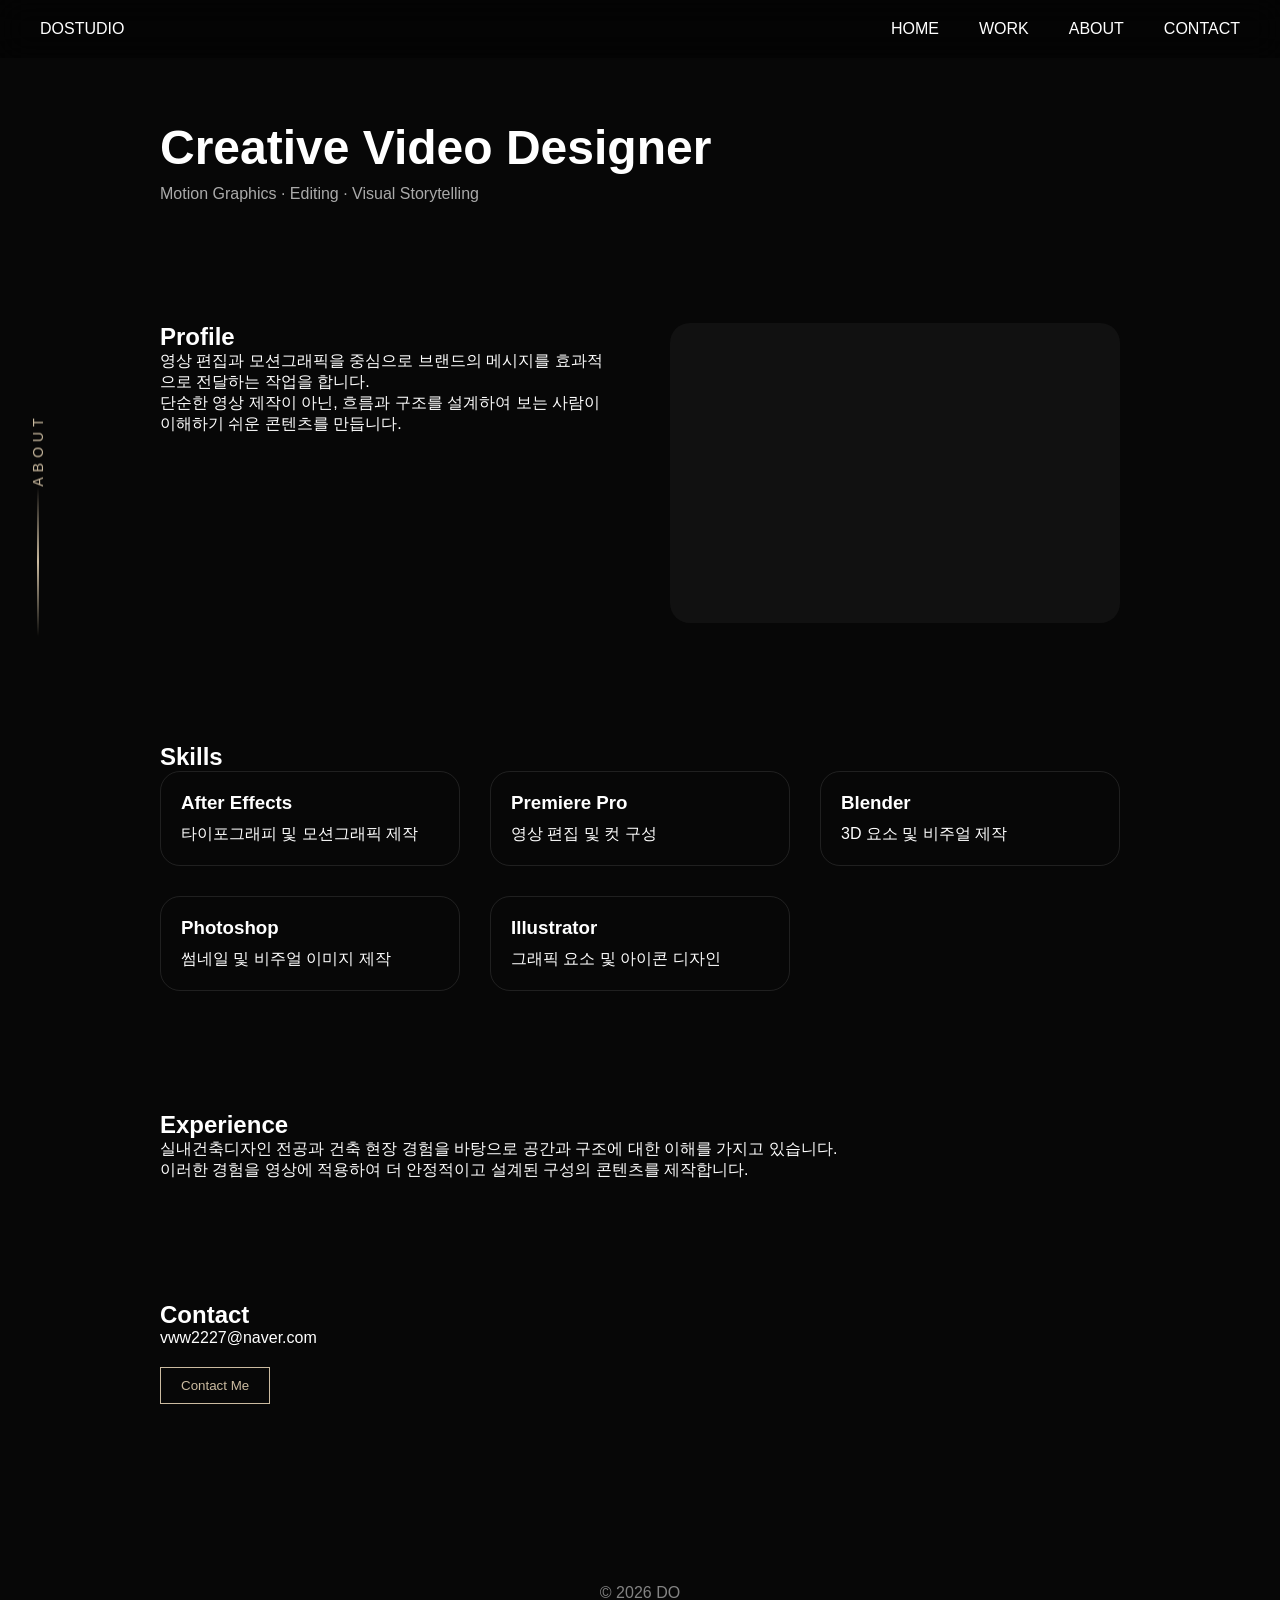
==== about.html @ c31f80f3 "모바일 수정" ====
<!DOCTYPE html>
<html lang="ko">
<head>
    <meta charset="UTF-8">
    <meta http-equiv="X-UA-Compatible" content="IE=edge">
    <meta name="viewport" content="width=device-width, initial-scale=1.0">
    <title>Document</title>
    <link rel="stylesheet" href="css/style.css">
    <style>
        /* ABOUT 페이지 */

.about-title{
  position:fixed;
  left:30px;
  top:50%;
  transform:translateY(-50%) rotate(180deg);
  writing-mode:vertical-rl;
  font-size:14px;
  letter-spacing:5px;
  color:#cbbba0; /* 베이지 포인트 */
}
.about-title::after{
    content:"";
  position:absolute;
  left:50%;
  top:-150px;
  width:2px;
  height:150px;
  background:linear-gradient(
    to bottom,
    transparent,
    #cbbba0,
    transparent
  );
  transform:translateX(-50%);
}

/* 전체 영역 */
.about-wrap{
  max-width:1000px;
  margin:120px auto;
  padding:0 20px;
  color:#fff;
}

/* HERO */
.about-hero{
  margin-bottom:120px;
}

.about-hero h1{
  font-size:48px;
  font-weight:600;
}

.about-hero p{
  margin-top:10px;
  color:#aaa;
}

/* PROFILE */
.about-profile{
  display:flex;
  gap:60px;
  margin-bottom:120px;
}

.about-profile .left{
  flex:1;
}

.about-profile .right{
  flex:1;
}

.profile-img{
  width:100%;
  height:300px;
  background:#111;
  border-radius:20px;
}

/* SKILLS */
.about-skills{
  margin-bottom:120px;
}

.skills-grid{
  display:grid;
  grid-template-columns:repeat(3,1fr);
  gap:30px;
}

.skill-card{
  padding:20px;
  border:1px solid rgba(255,255,255,0.1);
  border-radius:20px;
  transition:0.3s;
}

.skill-card:hover{
  transform:translateY(-5px);
  border-color:#cbbba0;
}

.skill-card h3{
  margin-bottom:10px;
}

/* EXPERIENCE */
.about-exp{
  margin-bottom:120px;
}

/* CONTACT */
.about-contact{
  margin-bottom:120px;
}

.contact-btn{
  margin-top:20px;
  padding:10px 20px;
  background:none;
  border:1px solid #cbbba0;
  color:#cbbba0;
  cursor:pointer;
  transition:0.3s;
}

.contact-btn:hover{
  background:#cbbba0;
  color:#000;
}

.navbar a.active{
  color:#cbbba0;
}

.fade-up{
  opacity:0;
  transform:translateY(40px);
  transition:1s;
}

.fade-up.show{
  opacity:1;
  transform:translateY(0);
}

/* 딜레이 */
.delay1{ transition-delay:0.2s; }
.delay2{ transition-delay:0.4s; }
.delay3{ transition-delay:0.6s; }
.delay4{ transition-delay:0.8s; }

@media (max-width: 768px) {

}
    </style>
    <link rel="stylesheet" href="css/responsive.css">
</head>
<body>
    <header class="navbar">

        <a href="index.html" class="logo">DOSTUDIO</a>
        
        <nav>
          <ul class="nav-menu">
            <li><a href="index.html">HOME</a></li>
            <li><a href="works.html">WORK</a></li>
            <li><a href="about.html">ABOUT</a></li>
            <li><a href="contact.html">CONTACT</a></li>
          
        
          <div class="menu-toggle" id="menuToggle">
            <span></span>
            <span></span>
            <span></span>
          </div>
        </ul>
        </nav>
    </header>
        
        <!-- 세로 타이틀 -->
<div class="about-title">ABOUT</div>

<div class="about-wrap">

  <!-- HERO -->
  <section class="about-hero fade-up">
    <h1>Creative Video Designer</h1>
    <p>Motion Graphics · Editing · Visual Storytelling</p>
  </section>

  <!-- PROFILE -->
  <section class="about-profile fade-up delay1">
    <div class="left">
      <h2>Profile</h2>
      <p>
        영상 편집과 모션그래픽을 중심으로  
        브랜드의 메시지를 효과적으로 전달하는 작업을 합니다.
      </p>

      <p>
        단순한 영상 제작이 아닌, 흐름과 구조를 설계하여  
        보는 사람이 이해하기 쉬운 콘텐츠를 만듭니다.
      </p>
    </div>

    <div class="right">
      <div class="profile-img"></div>
    </div>
  </section>

  <!-- SKILLS -->
  <section class="about-skills fade-up delay2">
    <h2>Skills</h2>

    <div class="skills-grid">
      <div class="skill-card">
        <h3>After Effects</h3>
        <p>타이포그래피 및 모션그래픽 제작</p>
      </div>

      <div class="skill-card">
        <h3>Premiere Pro</h3>
        <p>영상 편집 및 컷 구성</p>
      </div>

      <div class="skill-card">
        <h3>Blender</h3>
        <p>3D 요소 및 비주얼 제작</p>
      </div>
      
      <div class="skill-card">
        <h3>Photoshop</h3>
        <p>썸네일 및 비주얼 이미지 제작</p>
      </div>
    
      <div class="skill-card">
        <h3>Illustrator</h3>
        <p>그래픽 요소 및 아이콘 디자인</p>
      </div>
    </div>
  </section>

  <!-- EXPERIENCE -->
  <section class="about-exp fade-up delay3">
    <h2>Experience</h2>
    <p>
      실내건축디자인 전공과 건축 현장 경험을 바탕으로  
      공간과 구조에 대한 이해를 가지고 있습니다.
    </p>

    <p>
      이러한 경험을 영상에 적용하여  
      더 안정적이고 설계된 구성의 콘텐츠를 제작합니다.
    </p>
  </section>

  <!-- CONTACT -->
  <section class="about-contact fade-up delay4">
    <h2>Contact</h2>
    <p>vww2227@naver.com</p>
    <button class="contact-btn">Contact Me</button>
  </section>

</div>



<script>
    const elements = document.querySelectorAll(".fade-up");

const observer = new IntersectionObserver((entries)=>{
  entries.forEach(entry=>{
    if(entry.isIntersecting){
      entry.target.classList.add("show");
    }
  });
},{ threshold:0.2 });

elements.forEach(el => observer.observe(el));
</script>
<footer>
  © 2026 DO
</footer>
</body>
</html>
---- css/style.css ----
@charset "utf-8";

* {
  margin: 0;
  padding: 0;
  box-sizing: border-box;
  font-family: sans-serif;
}

body {
  background: #070707;
  color: white;
  overflow-x: hidden;
}

/* ================= NAVBAR ================= */

.navbar {
  position: sticky;
  top: 0;
  display: flex;
  justify-content: space-between;
  align-items: center;
  padding: 20px 60px;

  backdrop-filter: blur(15px);
  background: rgba(0, 0, 0, 0.4);
  z-index: 1000;
}

.navbar ul {
  display: flex;
  gap: 40px;
  list-style: none;
}

.navbar a {
  color: white;
  text-decoration: none;
  transition: .3s;
}

.navbar a:hover {
  opacity: .6;
}

/* ================= HERO ================= */

.hero {
  height: 100vh;
  position: relative;
  display: flex;
  justify-content: center;
  align-items: center;
  z-index:2;
  margin-bottom:60px;
}

.hero-bg {
  position: absolute;
  width: 100%;
  height: 100%;
  object-fit: cover;
  filter: brightness(.6);
  background-position: center 70%;
}

.overlay {
  position: absolute;
  inset: 0;
  background: linear-gradient(to bottom, transparent, #000);
}

/* glass cards */

.glass-wrap {
  position: absolute;
  width: 100%;
  height: 100%;
  pointer-events: none;
}

.glass {
  position: absolute;
  width: 750px;
  height: 450px;
  overflow: hidden;
  backdrop-filter: blur(20px);
  background: rgba(255, 255, 255, 0.08);
  border-radius: 20px;
  border: 1px solid rgba(255, 255, 255, .2);
  backdrop-filter: blur(20px);
  -webkit-backdrop-filter: blur(20px);
  animation: float 8s ease-in-out infinite;
}

.glass video {
  position: absolute;
  top: 0;
  left: 0;
  width: 100%;
  height: 100%;
  object-fit: cover;
  opacity: 70%;
  filter: blur(2px) brightness(0.5);
    transform: scale(1.1); /* 블러 가장자리 잘림 방지 */
}

.glass::after {
  content: "";
  position: absolute;
  inset: 0;
  background: rgba(255, 255, 255, 0.08);
}

.glass:nth-child(1) {
  top: 20%;
  left: 10%;
}

.glass:nth-child(2) {
  bottom: 60%;
  right: 10%;
  animation-delay: 2s;
}

.glass:nth-child(3) {
  top: 60%;
  left: 50%;
  animation-delay: 4s;
}

@keyframes float {
  50% {
    transform: translateY(-30px) rotate(6deg);
  }
}

/* hero text */

.hero-text {
  position: relative;
  text-align: center;
}

.hero-text h1 {
  font-size: 60px;
  letter-spacing: 3px;
}

.hero-text p {
  margin-top: 15px;
  opacity: .7;
}
.hero-sub{
  margin-top:30px;
  font-size:14px;
  letter-spacing:3px;
  opacity:0.6;
}

/* ================= SHOWREEL ================= */

.showreel {
  font-size: 30px;
  text-align: center;
  padding: 90px 0;
  margin-top: 150px;
}

.video-box {
  width: 900px;
  /* 원하는 크기 */
  max-width: 90%;
  /* 반응형 */
  margin: 0 auto;
}

.video-box video {
  width: 100%;
  height: auto;
  border-radius: 20px;
}


/* ================= WORK GRID ================= */

.works {
  padding: 120px 10%;
  text-align: center;
  position: relative;
}

.work-grid {
  margin-top: 60px;
  display: grid;
  grid-template-columns: repeat(auto-fit, minmax(250px, 1fr));
  gap: 30px;
}

.work-card {
  aspect-ratio: 16/9;
  background: rgba(255, 255, 255, .05);
  backdrop-filter: blur(10px);
  border-radius: 16px;
  transition: .4s;
}

.work-card:hover {
  transform: translateY(-10px);
}

footer {
  text-align: center;
  padding: 60px;
  opacity: .5;
}

.works {
  padding: 140px 0;
  text-align: center;
}


.worksSwiper {
  padding: 5rem 0;
}

.worksSwiper .swiper-slide {
  position: relative;
  width: 300px;
  aspect-ratio: 9/16;
  border-radius: 18px;
  overflow: hidden;

  background: rgba(255, 255, 255, 0.05);
  backdrop-filter: blur(5px);

  transition: all .2s;
  display: flex;
  justify-content: center;
  opacity: 0.3;
}

.worksSwiper .swiper-slide-active {
  opacity: 1;
}

.work-video {
  width: 100%;
  aspect-ratio: 9 / 16;
  border-radius: 16px;
  overflow: hidden;
}

.work-video video {
  width: 100%;
  height: 100%;
  object-fit: cover;
  display: block;
}

.swiper-slide {
  display: flex;
  justify-content: center;
  align-items: center;
}

.worksSwiper {
  padding: 40px 0;
}

/* 가운데 카드 강조 */

.swiper-slide-active {
  transform: scale(1.08);
  box-shadow: 0 0px 20px rgba(255, 255, 255, 0.1);
}


html {
  scroll-behavior: smooth;
}

.video-modal {
  position: fixed;
  top: 0;
  left: 0;
  width: 100%;
  height: 100vh;
  background: rgba(0, 0, 0, 0.95);

  display: none;

  justify-content: center;
  align-items: flex-start;
  padding: 50px 0;

  z-index: 9999;
}

.video-modal video {
  width: auto;
  max-width: 900px;
  height: 90vh;
  border-radius: 12px;
}

.close-modal {
  position: fixed;
  top: 30px;
  right: 40px;
  font-size: 40px;
  color: white;
  cursor: pointer;
  z-index: 10000;
}

.showreel{
  position:relative;
  padding:0 0;
  z-index:2;
}

.showreel-deco{
  position:absolute;
  left:60px;
  top:50%;
  transform:translateY(-50%);
  display:flex;
  flex-direction:column;
  align-items:center;
}

.showreel-deco span{
  writing-mode:vertical-lr;
  text-orientation:mixed;
  font-size:18px;
  transform: rotate(180deg);
  letter-spacing:4px;
  opacity:0.6;
  color: #cbbba0;
}

.deco-line{
  width:2px;
  height:150px;
  background:linear-gradient(
    to bottom,
    transparent,
    #cbbba0,
    transparent
  );
  transform:translateX(-50%);
  margin-top:15px;
  opacity:0.5;
}

.showreel-wrap{
  display:flex;
  align-items:center;
  justify-content:center;
  gap:80px;
  margin-top:60px;
  padding:0 10%;
}

.video-box{
  width:900px;
  max-width:90%;
  margin:0 auto;

  position:relative;
  z-index:2;

  box-shadow:0 30px 80px rgba(0,0,0,0.8);
}

.showreel-text{
  flex:1;
  text-align:left;
  max-width:420px;
}

.showreel-text h3{
  font-size:28px;
  margin-bottom:20px;
}

.showreel-text p{
  line-height:1.7;
  opacity:0.8;
  margin-bottom:16px;
}

.showreel-text .tools{
  font-size:14px;
  opacity:0.6;
}

.featured-grid{
  display:grid;
  grid-template-columns:repeat(3,1fr);
  gap:30px;
  }
  
  .featured-card{
  aspect-ratio:16/9;
  overflow:hidden;
  border-radius:10px;
  }
  
  .featured-card video{
  width:100%;
  height:100%;
  object-fit:cover;
  }

  :root{
    --main-color: #e6d3b3;   /* 베이지 */
  }

  .navbar a:hover{
    color: var(--main-color);
    opacity:1;
  }


  .modal-info h2{
    color: var(--main-color);
  }

  .work-info h3{
    color: var(--main-color);
    letter-spacing:1px;
  }

  .scroll-down{
    position:absolute;
    bottom:40px;
    left:50%;
    transform:translateX(-50%);
    font-size:12px;
    letter-spacing:3px;
    opacity:0.6;
    animation:scrollMove 2s infinite;
  }
  
  @keyframes scrollMove{
    0%{ transform:translate(-50%,0); opacity:0; }
    50%{ opacity:1; }
    100%{ transform:translate(-50%,15px); opacity:0; }
  }
  
  .fade-up{
    opacity:0;
    transform:translateY(60px);
    transition:1s ease;
  }
  
  .fade-up.show{
    opacity:1;
    transform:translateY(0);
  }
  
  .delay1{ transition-delay:0.2s; }
  .delay2{ transition-delay:0.4s; }
  .delay3{ transition-delay:0.6s; }

  .film-strip{
    width:100%;
    overflow:hidden;
    padding:40px 0;
    mask-image: linear-gradient(
      to right,
      transparent,
      black 10%,
      black 90%,
      transparent
    );
  }
  
  .film-track{
    display:flex;
    gap:30px;
    width:max-content;
    filter: blur(1px);
    animation: filmMove 80s linear infinite;
  }
  
  .film-frame{
    width:220px;
    height:140px;
    background:#111;
    border:1px solid rgba(255,255,255,0.15);
    position:relative;
  }
  
  /* 필름 구멍 */
  .film-frame::before,
  .film-frame::after{
    content:"";
    position:absolute;
    left:0;
    width:100%;
    height:8px;
    background:repeating-linear-gradient(
      90deg,
      transparent 0px,
      transparent 12px,
      #000 12px,
      #000 18px
    );
  }
  
  .film-frame::before{ top:0; }
  .film-frame::after{ bottom:0; }
  
  @keyframes filmMove{
    0%{ transform:translateX(0); }
    100%{ transform:translateX(-50%); }
  }

  .film-frame video {
    width: 100%;
    height: 100%;
    object-fit: cover;
  }


  @media (max-width: 768px) {

  }

  @media (max-width: 768px) {

    body{
      overflow-x: hidden;
    }
  
    section{
      padding: 60px 20px;
    }
  
    h1{
      font-size: 28px;
    }
  
    h2{
      font-size: 22px;
    }
  
    p{
      font-size: 14px;
    }
  
  }

  @media (max-width: 768px) {

    .vertical-text{
      display: none;
    }
  
  }

  /* ===== NAVBAR ===== */
.navbar{
  position: fixed;
  top: 0;
  width: 100%;
  padding: 20px 40px;
  display: flex;
  justify-content: space-between;
  align-items: center;
  z-index: 1000;
}

/* 메뉴 기본 */
.nav-menu{
  display: flex;
  gap: 40px;
  list-style: none;
}

.nav-menu a{
  text-decoration: none;
  color: white;
}

/* 햄버거 버튼 */
.menu-toggle{
  display: none;
  flex-direction: column;
  cursor: pointer;
}

.menu-toggle span{
  width: 25px;
  height: 3px;
  background: white;
  margin: 4px 0;
}

/* ===== 모바일 ===== */
@media (max-width: 768px){

  .menu-toggle{
    display: flex;
  }

  .nav-menu{
    position: fixed;
    right: -100%;
    top: 0;
    width: 220px;
    height: 100vh;
    background: #111;
    flex-direction: column;
    justify-content: center;
    align-items: center;
    gap: 30px;
    transition: 0.4s;
  }

  .nav-menu.active{
    right: 0;
  }

}

@media (max-width: 768px){

  body{
    overflow-x: hidden;
  }

  .film-strip,
  .film-track,
  .film-video{
    display: none;
  }

  .vertical-text{
    display: none;
  }

  .glass-card{
    position: static;
    width: 90%;
    margin: 120px auto;
    transform: none;
  }

}

@media (max-width: 768px){

  .film-strip{
    display: none !important;
  }

  .film-track{
    display: none !important;
  }

  .film-frame{
    display: none !important;
  }

  .film-frame video{
    display: none !important;
  }

}
---- css/responsive.css ----
@charset "utf-8";

/* =========================
   Desktop First
========================= */


/* =========================
   Tablet
========================= */
@media (max-width: 768px){

}


/* =========================
   Mobile
========================= */
@media (max-width: 480px){

}

@media (max-width: 480px){

    section{
      padding:60px 15px;
    }
  
    h1{
      font-size:26px;
    }
  
    h2{
      font-size:20px;
    }
  
    p{
      font-size:13px;
    }
  
    .navbar ul{
      display:none;
    }
  
  }

  /* =========================
   INDEX PAGE
========================= */

@media (max-width: 768px){

    .showreel-wrap{
      flex-direction:column;
      gap:40px;
    }
  
    .showreel-text{
      text-align:center;
    }
  
    .intro-text{
      width:100%;
    }
  
  }
  
  @media (max-width: 480px){
  
    .film-strip{
      display:none;
    }
  
    .glass{
      display:none;
    }
  
    .showreel video{
      width:100%;
      height:auto;
    }
  
  }

  /* =========================
   WORK PAGE
========================= */

@media (max-width: 768px){

    .works-grid{
      grid-template-columns:1fr;
      gap:30px;
    }
  
    .work-video{
      width:100%;
    }
  
  }
  
  @media (max-width: 480px){
  
    .work-info h3{
      font-size:14px;
    }
  
    .work-info p{
      font-size:12px;
    }
  
  }

  /* =========================
   ABOUT PAGE
========================= */

@media (max-width: 768px){

    .about-container{
      flex-direction:column;
      gap:40px;
    }
  
    .skills-grid{
      grid-template-columns:1fr 1fr;
    }
  
  }
  
  @media (max-width: 480px){
  
    .skills-grid{
      grid-template-columns:1fr;
    }
  
    .about-text{
      font-size:14px;
    }
  
  }

  @media (max-width: 480px){

    .film-strip{
      display:none;
    }
  
    .glass{
      display:none;
    }
  
    .parallax{
      display:none;
    }
  
  }
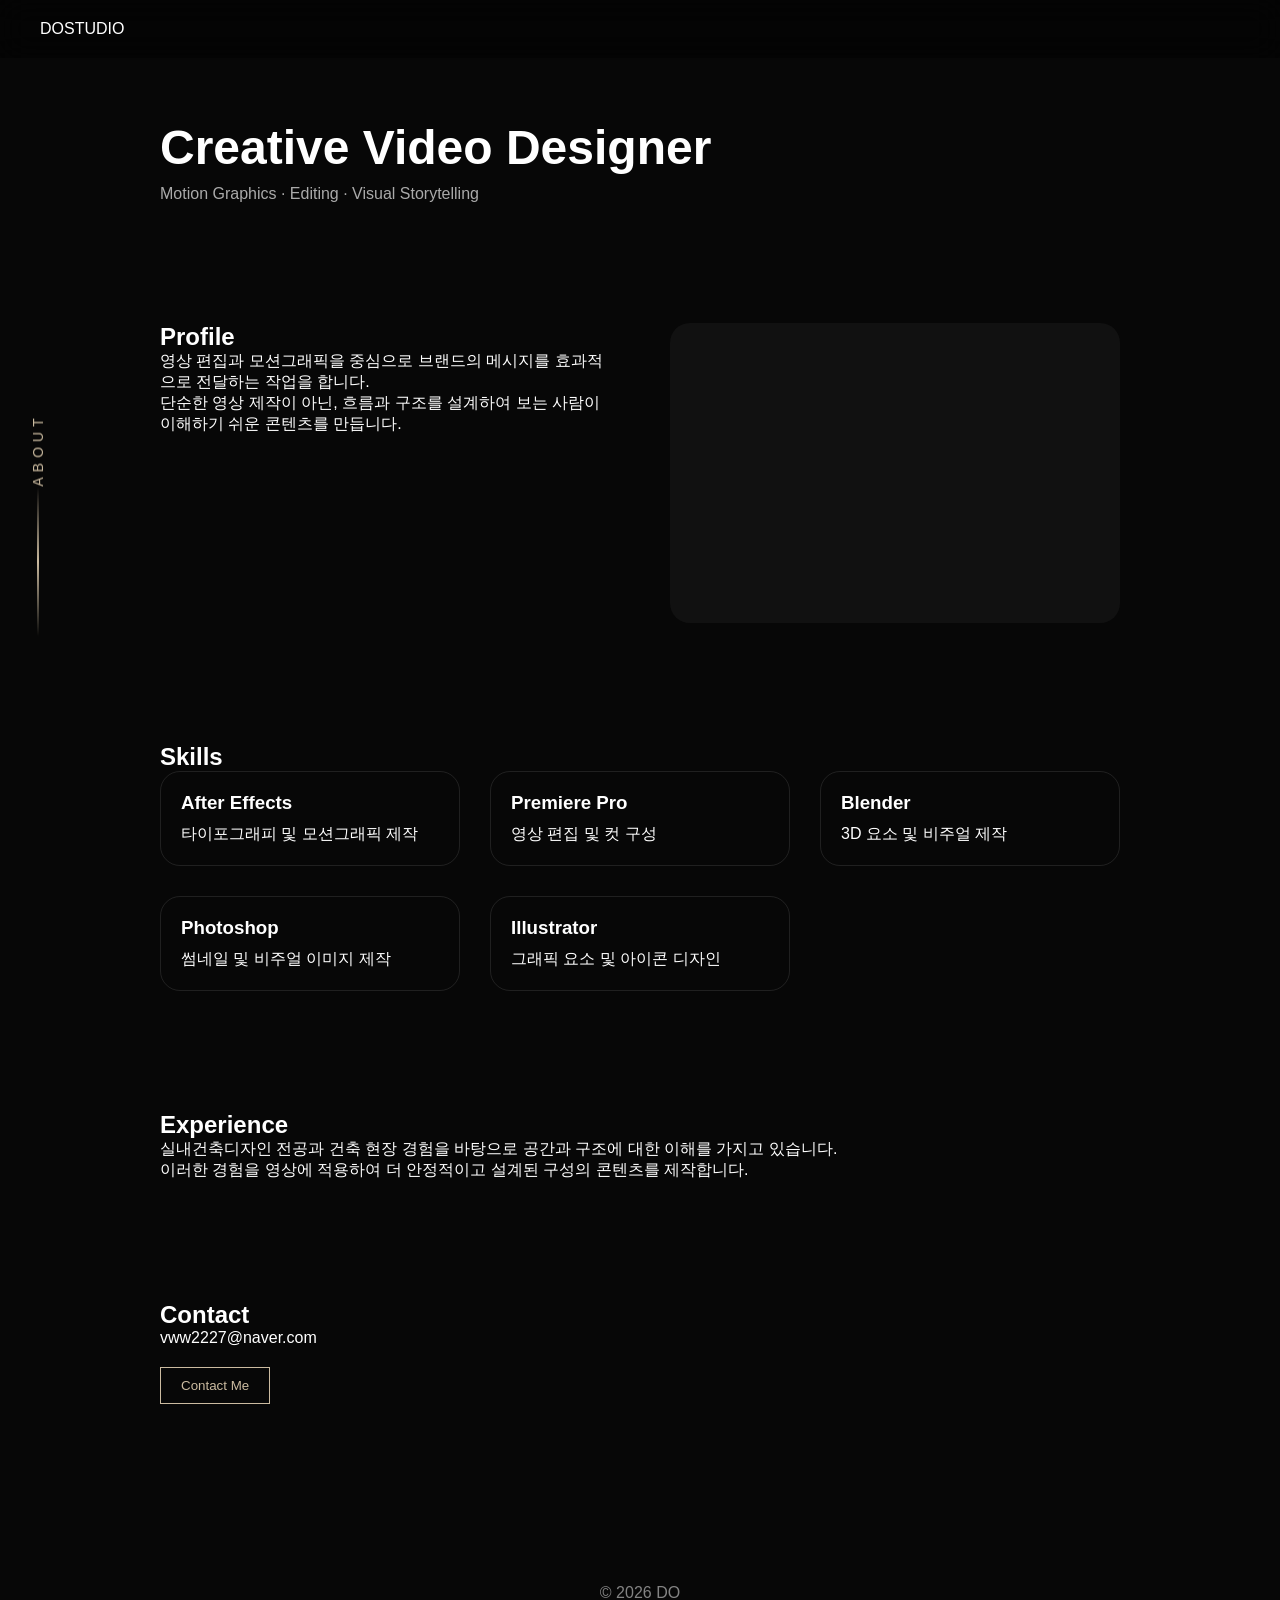
==== commit 8e68d03f: "모바일 수정 살자" ====
--- a/about.html
+++ b/about.html
@@ -170,14 +170,13 @@
             <li><a href="works.html">WORK</a></li>
             <li><a href="about.html">ABOUT</a></li>
             <li><a href="contact.html">CONTACT</a></li>
-          
+          </ul>
         
           <div class="menu-toggle" id="menuToggle">
             <span></span>
             <span></span>
             <span></span>
           </div>
-        </ul>
         </nav>
     </header>
         
@@ -285,5 +284,6 @@
 <footer>
   © 2026 DO
 </footer>
+<script src="script.js"></script>
 </body>
 </html>
--- a/css/style.css
+++ b/css/style.css
@@ -603,73 +603,66 @@
 }
 
 /* ===== 모바일 ===== */
-@media (max-width: 768px){
-
+/* 햄버거 버튼 기본 */
+.menu-toggle{
+  display:none;
+  flex-direction:column;
+  cursor:pointer;
+  gap:5px;
+  z-index:1001;
+}
+
+.menu-toggle span{
+  width:25px;
+  height:3px;
+  background:white;
+}
+
+
+/* 모바일 */
+@media (max-width:768px){
+
+  body{
+    overflow-x:hidden;
+  }
+
+  /* 햄버거 보이기 */
   .menu-toggle{
-    display: flex;
-  }
-
+    display:flex;
+  }
+
+  /* 메뉴 */
   .nav-menu{
-    position: fixed;
-    right: -100%;
-    top: 0;
-    width: 220px;
-    height: 100vh;
-    background: #111;
-    flex-direction: column;
-    justify-content: center;
-    align-items: center;
-    gap: 30px;
-    transition: 0.4s;
+    position:fixed;
+    top:0;
+    right:-100%;
+    width:220px;
+    height:100vh;
+    background:#111;
+    display:flex;
+    flex-direction:column;
+    justify-content:center;
+    align-items:center;
+    gap:30px;
+    transition:0.4s;
+    z-index:1000;
   }
 
   .nav-menu.active{
-    right: 0;
-  }
-
-}
-
-@media (max-width: 768px){
-
-  body{
-    overflow-x: hidden;
-  }
-
+    right:0;
+  }
+
+  /* 필름 제거 */
   .film-strip,
   .film-track,
-  .film-video{
-    display: none;
-  }
-
+  .film-frame,
+  .film-frame video{
+    display:none !important;
+  }
+
+  /* 세로 텍스트 제거 */
   .vertical-text{
-    display: none;
-  }
-
-  .glass-card{
-    position: static;
-    width: 90%;
-    margin: 120px auto;
-    transform: none;
-  }
-
-}
-
-@media (max-width: 768px){
-
-  .film-strip{
-    display: none !important;
-  }
-
-  .film-track{
-    display: none !important;
-  }
-
-  .film-frame{
-    display: none !important;
-  }
-
-  .film-frame video{
-    display: none !important;
+    display:none;
   }
 
 }
--- a/css/responsive.css
+++ b/css/responsive.css
@@ -39,7 +39,7 @@
     }
   
     .navbar ul{
-      display:none;
+      display:flex;
     }
   
   }
@@ -140,18 +140,34 @@
   
   }
 
-  @media (max-width: 480px){
+  @media (max-width:768px){
 
-    .film-strip{
-      display:none;
+    .film-strip,
+    .film-track,
+    .film-frame,
+    .film-frame video{
+      display:none !important;
     }
   
-    .glass{
-      display:none;
-    }
-  
-    .parallax{
-      display:none;
-    }
-  
-  }+  }
+
+  .nav-menu{
+    position:fixed;
+    top:0;
+    right:-100%;
+    width:220px;
+    height:100vh;
+    background:#111;
+    display:flex;
+    flex-direction:column;
+    justify-content:center;
+    align-items:center;
+    gap:30px;
+    transition:0.4s;
+    z-index:1000;
+  }
+
+  .nav-menu.active{
+    right:0;
+  }
+
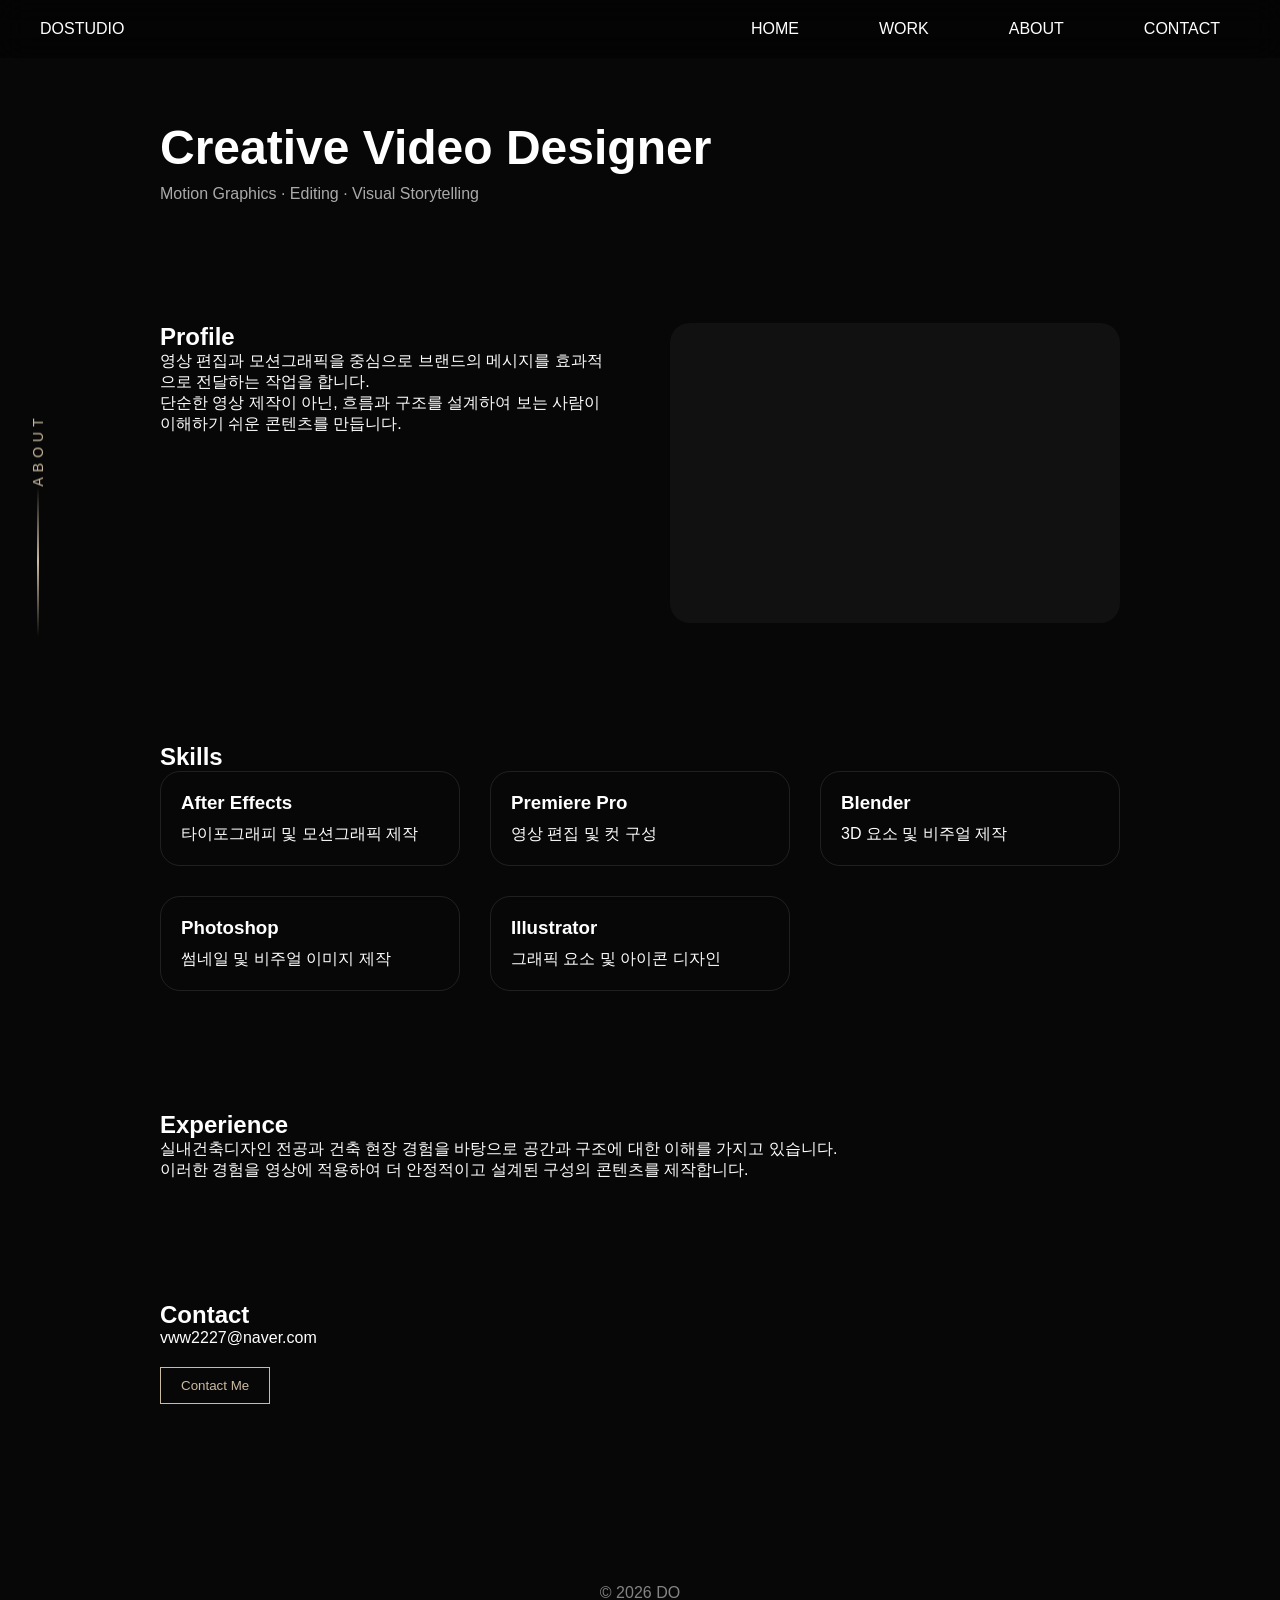
==== commit 8470cc0e: "수정그만좀하자" ====
--- a/about.html
+++ b/about.html
@@ -281,9 +281,10 @@
 
 elements.forEach(el => observer.observe(el));
 </script>
+<script src="script.js"></script>
 <footer>
   © 2026 DO
 </footer>
-<script src="script.js"></script>
+
 </body>
 </html>
--- a/css/style.css
+++ b/css/style.css
@@ -28,11 +28,6 @@
   z-index: 1000;
 }
 
-.navbar ul {
-  display: flex;
-  gap: 40px;
-  list-style: none;
-}
 
 .navbar a {
   color: white;
@@ -43,6 +38,16 @@
 .navbar a:hover {
   opacity: .6;
 }
+
+.nav-menu{
+  display: flex;
+  gap: 0;   /* 🔥 제거 */
+}
+
+.nav-menu li{
+  margin: 0 20px;  /* 👉 대신 이걸 사용 */
+}
+
 
 /* ================= HERO ================= */
 
@@ -665,4 +670,22 @@
     display:none;
   }
 
-}+}
+
+@media (min-width: 769px){
+
+  .nav-menu{
+    flex-direction: row !important;
+    position: static !important;
+    height: auto !important;
+    right: -50 !important;
+  }
+
+}
+
+.nav-menu a{
+  text-decoration: none;
+  color: white;
+  padding: 0;
+}
+
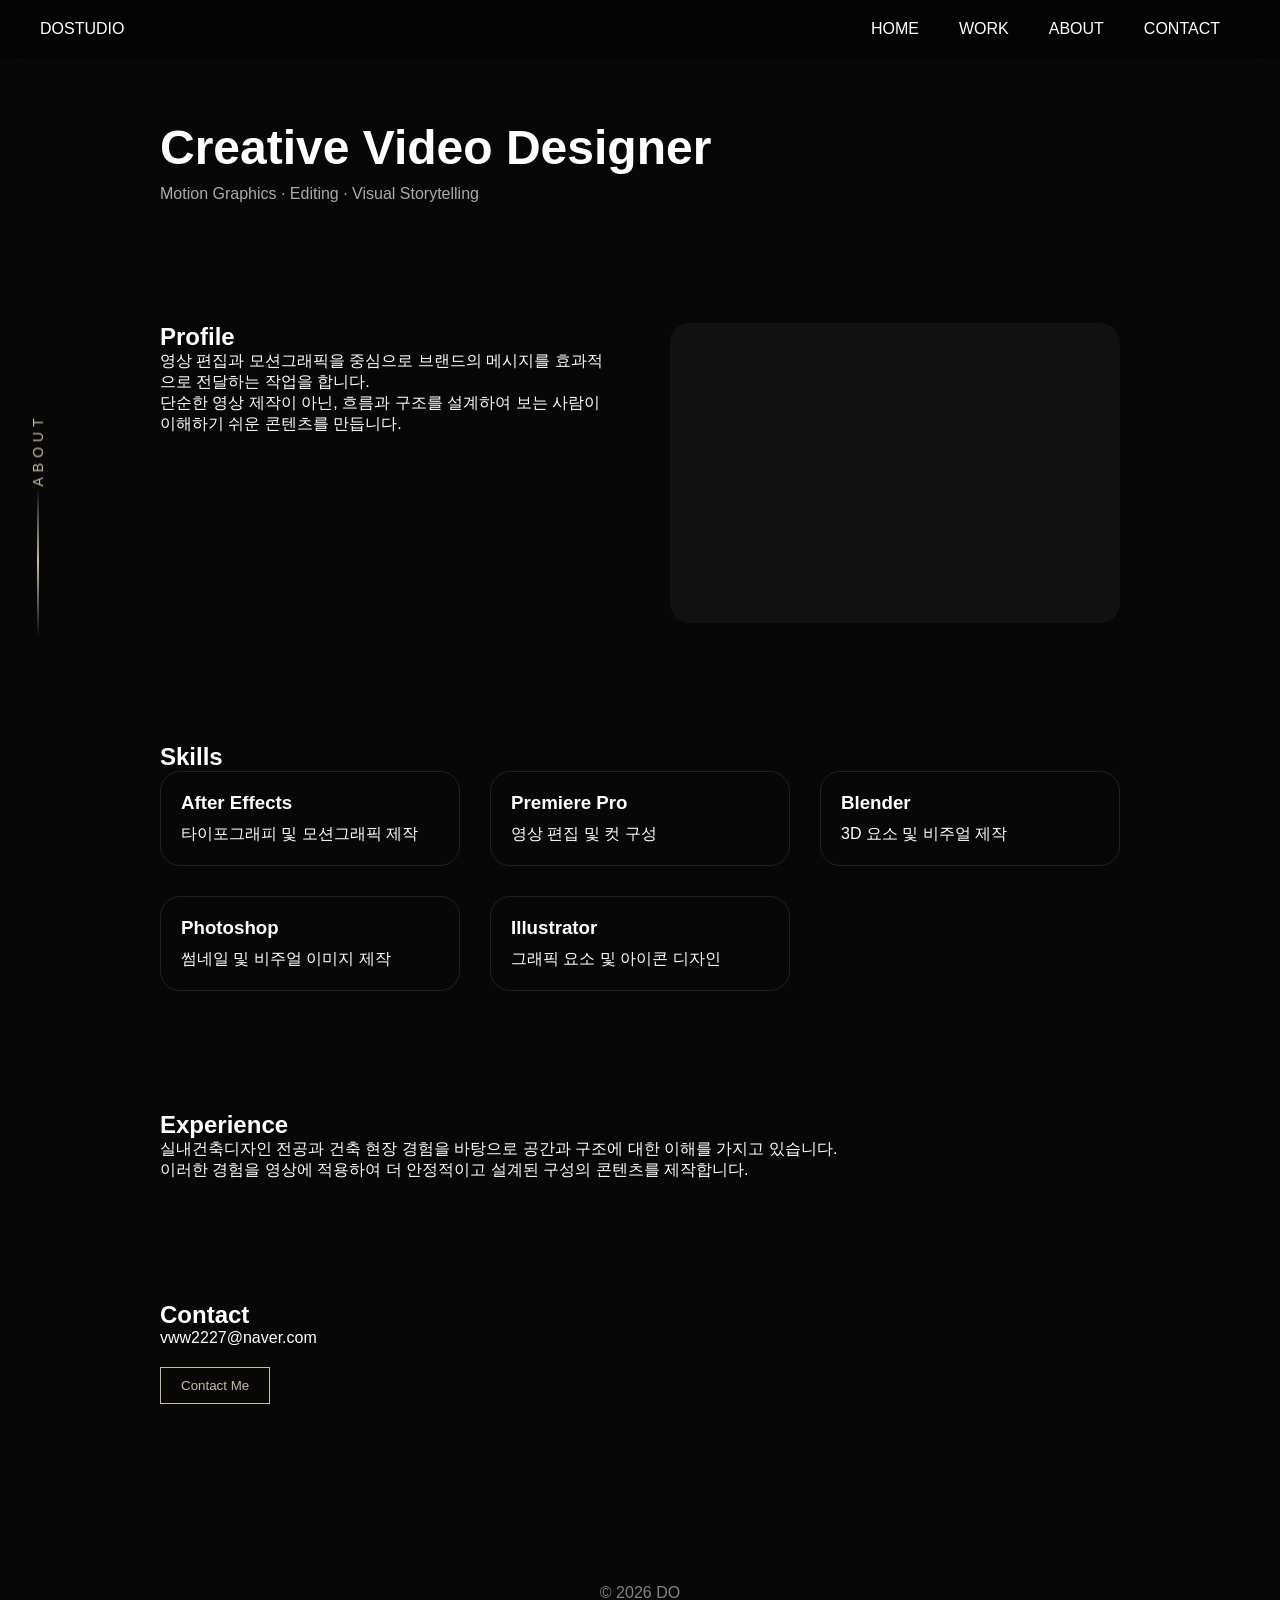
==== commit ff7b4105: "똑똑한gpt" ====
--- a/about.html
+++ b/about.html
@@ -4,7 +4,7 @@
     <meta charset="UTF-8">
     <meta http-equiv="X-UA-Compatible" content="IE=edge">
     <meta name="viewport" content="width=device-width, initial-scale=1.0">
-    <title>Document</title>
+    <title>DOSTUDIO | About</title>
     <link rel="stylesheet" href="css/style.css">
     <style>
         /* ABOUT 페이지 */
@@ -155,9 +155,56 @@
 
 @media (max-width: 768px) {
 
+.contact-vertical{
+  display:none;
+}
+
+.contact-section{
+  margin:120px auto 80px;
+  padding:0 20px;
+  flex-direction:column;
+  gap:40px;
+}
+
+.contact-left,
+.contact-right{
+  width:100%;
+}
+
+.contact-left{
+  text-align:center;
+}
+
+.contact-left h2{
+  font-size:36px;
+  margin-bottom:14px;
+}
+
+.contact-left p{
+  font-size:14px;
+  line-height:1.7;
+}
+
+.contact-right{
+  margin-top:0;
+}
+
+.contact-item{
+  margin-bottom:22px;
+  padding-bottom:12px;
+}
+
+.contact-item span{
+  font-size:11px;
+  letter-spacing:1.5px;
+}
+
+.contact-item p{
+  font-size:16px;
+  word-break:break-word;
+}
 }
     </style>
-    <link rel="stylesheet" href="css/responsive.css">
 </head>
 <body>
     <header class="navbar">
--- a/css/style.css
+++ b/css/style.css
@@ -595,34 +595,21 @@
 
 /* 햄버거 버튼 */
 .menu-toggle{
-  display: none;
-  flex-direction: column;
-  cursor: pointer;
+  display:none;
+  cursor:pointer;
+  z-index:1001;
+  width:25px;
 }
 
 .menu-toggle span{
-  width: 25px;
-  height: 3px;
-  background: white;
-  margin: 4px 0;
-}
-
+  display:block;
+  width:25px;
+  height:3px;
+  background:#fff;
+  margin:5px 0;
+}
 /* ===== 모바일 ===== */
 /* 햄버거 버튼 기본 */
-.menu-toggle{
-  display:none;
-  flex-direction:column;
-  cursor:pointer;
-  gap:5px;
-  z-index:1001;
-}
-
-.menu-toggle span{
-  width:25px;
-  height:3px;
-  background:white;
-}
-
 
 /* 모바일 */
 @media (max-width:768px){
@@ -631,12 +618,10 @@
     overflow-x:hidden;
   }
 
-  /* 햄버거 보이기 */
   .menu-toggle{
-    display:flex;
-  }
-
-  /* 메뉴 */
+    display:block;
+  }
+
   .nav-menu{
     position:fixed;
     top:0;
@@ -649,15 +634,17 @@
     justify-content:center;
     align-items:center;
     gap:30px;
-    transition:0.4s;
+    transition:right 0.4s ease;
     z-index:1000;
+    list-style:none;
+    margin:0;
+    padding:0;
   }
 
   .nav-menu.active{
     right:0;
   }
 
-  /* 필름 제거 */
   .film-strip,
   .film-track,
   .film-frame,
@@ -665,22 +652,30 @@
     display:none !important;
   }
 
-  /* 세로 텍스트 제거 */
   .vertical-text{
     display:none;
   }
-
 }
 
 @media (min-width: 769px){
+  .menu-toggle{
+    display:none !important;
+  }
 
   .nav-menu{
-    flex-direction: row !important;
-    position: static !important;
-    height: auto !important;
-    right: -50 !important;
-  }
-
+    position:static !important;
+    right:auto !important;
+    width:auto !important;
+    height:auto !important;
+    background:none !important;
+    display:flex !important;
+    flex-direction:row !important;
+    justify-content:flex-start !important;
+    align-items:center !important;
+    gap:0 !important;
+    padding:0 !important;
+    margin:0 !important;
+  }
 }
 
 .nav-menu a{
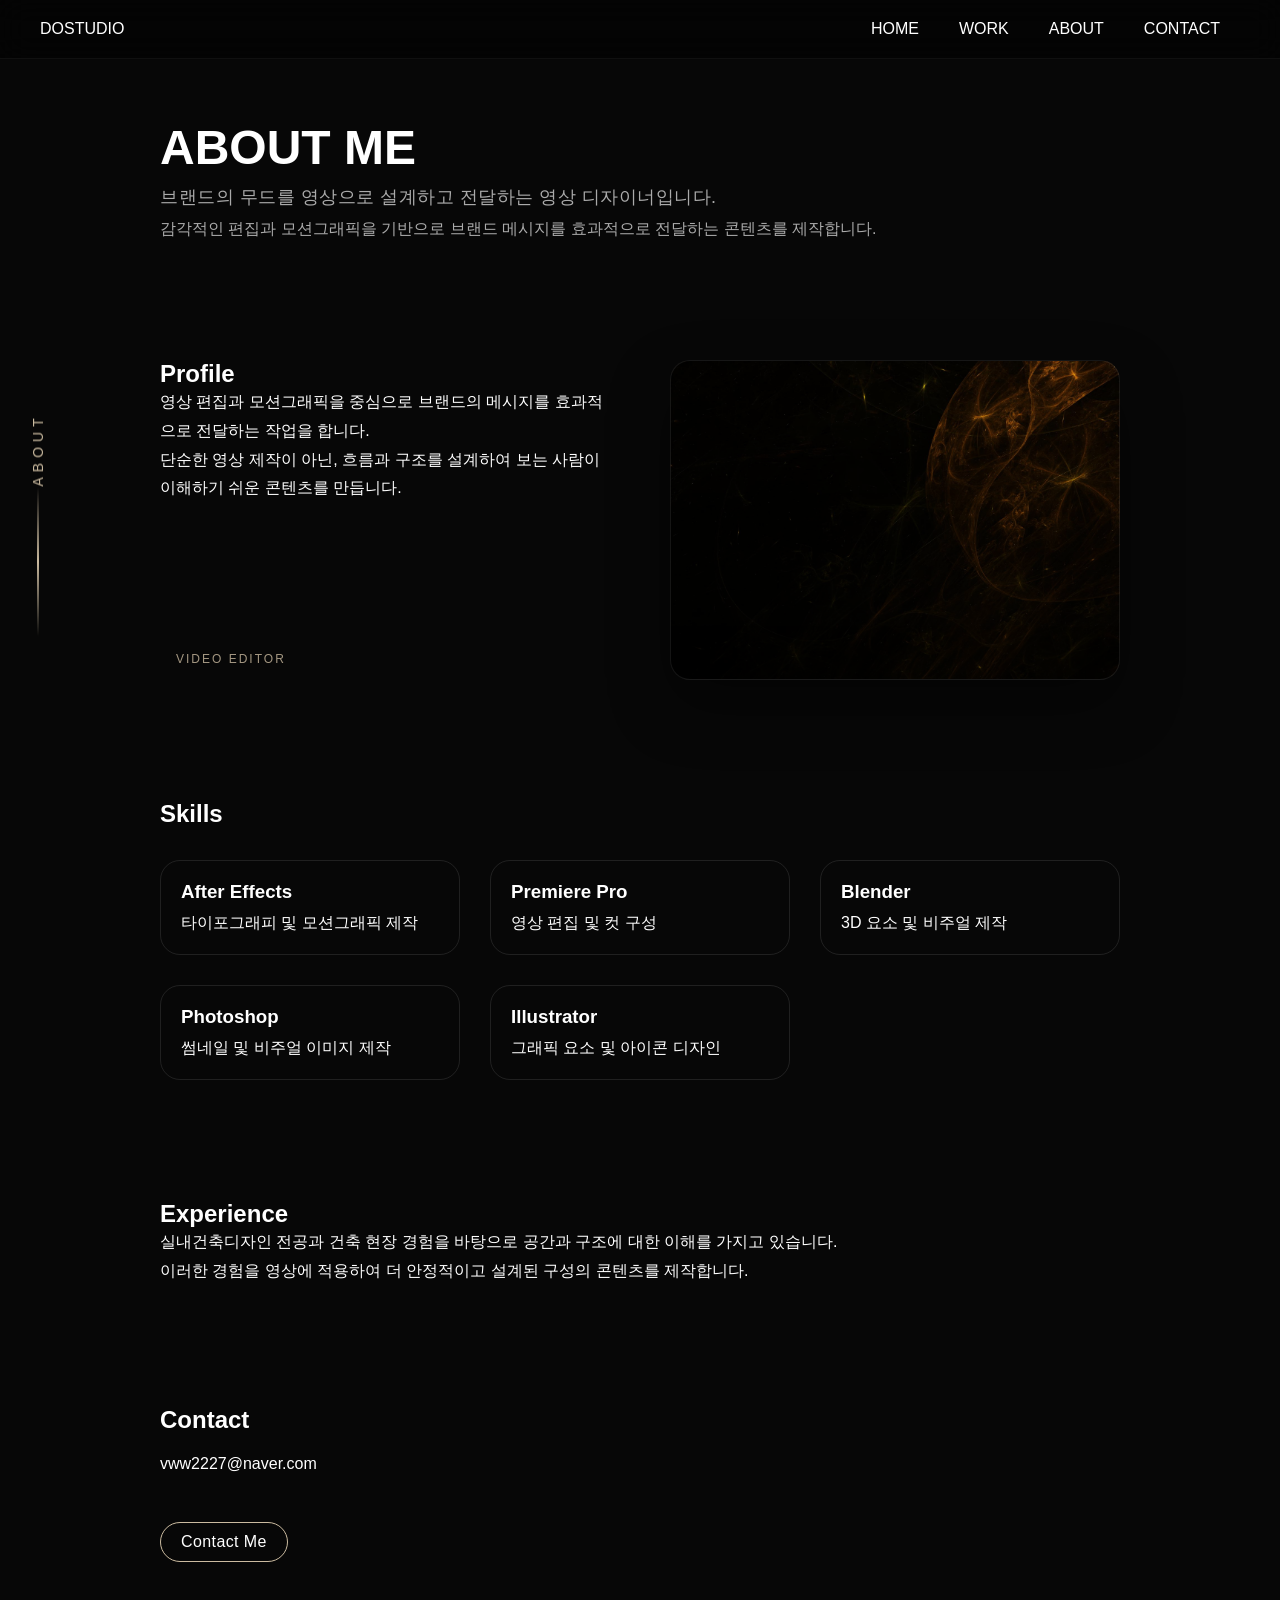
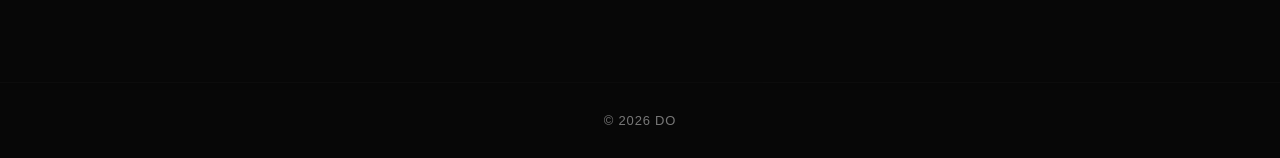
==== commit f38fbce9: "거의 최종" ====
--- a/about.html
+++ b/about.html
@@ -75,20 +75,47 @@
 
 .profile-img{
   width:100%;
-  height:300px;
-  background:#111;
+  height:320px;
   border-radius:20px;
-}
-
+
+  background:
+    linear-gradient(
+      to top,
+      rgba(0,0,0,0.6),
+      transparent
+    ),
+    url('images/42072.jpg') center/cover no-repeat;
+
+  border:1px solid rgba(255,255,255,0.08);
+  box-shadow:0 25px 60px rgba(0,0,0,0.4);
+}
+
+.profile-img::after{
+  content:"VIDEO EDITOR";
+  position:absolute;
+  bottom:14px;
+  left:16px;
+  font-size:12px;
+  letter-spacing:2px;
+  color:#cbbba0;
+  opacity:0.8;
+}
 /* SKILLS */
 .about-skills{
   margin-bottom:120px;
+}
+
+.about-skills h2{
+  margin-bottom:24px;
 }
 
 .skills-grid{
   display:grid;
   grid-template-columns:repeat(3,1fr);
   gap:30px;
+  padding-top:8px;
+  position:relative;
+  overflow:hidden;
 }
 
 .skill-card{
@@ -98,8 +125,31 @@
   transition:0.3s;
 }
 
+.skill-card::before{
+  content:"";
+  position:absolute;
+  top:0;
+  left:0;
+  width:100%;
+  height:1px;
+  background:linear-gradient(
+    to right,
+    transparent,
+    rgba(230,211,179,0.7),
+    transparent
+  );
+  opacity:0;
+  transition:.35s ease;
+}
+
+.skill-card:hover::before{
+  opacity:1;
+}
+
+
+
 .skill-card:hover{
-  transform:translateY(-5px);
+  transform:translateY(-3px);
   border-color:#cbbba0;
 }
 
@@ -147,6 +197,21 @@
   transform:translateY(0);
 }
 
+.about-contact a{
+  color:#fff;
+  text-decoration:none;
+  transition:.3s;
+}
+
+.about-contact a:hover{
+  opacity:.6;
+}
+
+.about-contact p{
+  margin:16px 0 24px;
+}
+
+
 /* 딜레이 */
 .delay1{ transition-delay:0.2s; }
 .delay2{ transition-delay:0.4s; }
@@ -155,57 +220,112 @@
 
 @media (max-width: 768px) {
 
-.contact-vertical{
+.about-title{
   display:none;
 }
 
-.contact-section{
+.about-wrap{
+  max-width:100%;
   margin:120px auto 80px;
   padding:0 20px;
+}
+
+.about-hero{
+  margin-bottom:70px;
+  text-align:center;
+}
+
+.about-hero h1{
+  font-size:32px;
+  line-height:1.3;
+}
+
+.about-hero p{
+  font-size:14px;
+  line-height:1.6;
+}
+
+.about-profile{
   flex-direction:column;
-  gap:40px;
-}
-
-.contact-left,
-.contact-right{
+  gap:30px;
+  margin-bottom:70px;
+}
+
+.about-profile .left,
+.about-profile .right{
   width:100%;
 }
 
-.contact-left{
+.about-profile .left{
   text-align:center;
 }
 
-.contact-left h2{
-  font-size:36px;
-  margin-bottom:14px;
-}
-
-.contact-left p{
+.profile-img{
+  height:220px;
+}
+
+.about-skills{
+  margin-bottom:70px;
+}
+
+.about-skills h2{
+  text-align:center;
+  margin-bottom:20px;
+}
+
+.skills-grid{
+  grid-template-columns:1fr;
+  gap:16px;
+}
+
+.skill-card{
+  padding:18px;
+}
+
+.skill-card h3{
+  font-size:18px;
+}
+
+.skill-card p{
   font-size:14px;
-  line-height:1.7;
-}
-
-.contact-right{
-  margin-top:0;
-}
-
-.contact-item{
-  margin-bottom:22px;
-  padding-bottom:12px;
-}
-
-.contact-item span{
-  font-size:11px;
-  letter-spacing:1.5px;
-}
-
-.contact-item p{
-  font-size:16px;
-  word-break:break-word;
-}
+  line-height:1.6;
+}
+
+.about-exp{
+  margin-bottom:70px;
+  text-align:center;
+}
+
+.about-exp p{
+  font-size:14px;
+  line-height:1.8;
+}
+
+.about-contact{
+  margin-bottom:70px;
+  text-align:center;
+}
+
+.about-contact p{
+  font-size:14px;
+  line-height:1.6;
+}
+
+.contact-btn{
+  width:100%;
+  max-width:260px;
+}
+}
+
+.about-highlight{
+  font-size:18px;
+  color:#fff;
+  margin-bottom:10px;
+  letter-spacing:0.5px;
 }
     </style>
 </head>
+<link rel="icon" type="image/png" href="images/tv-btn.png">
 <body>
     <header class="navbar">
 
@@ -234,8 +354,16 @@
 
   <!-- HERO -->
   <section class="about-hero fade-up">
-    <h1>Creative Video Designer</h1>
-    <p>Motion Graphics · Editing · Visual Storytelling</p>
+    <div class="about-hero">
+      <h1>ABOUT ME</h1>
+    
+      <p class="about-highlight">
+        브랜드의 무드를 영상으로 설계하고 전달하는 영상 디자이너입니다.
+      </p>
+      <p>
+        감각적인 편집과 모션그래픽을 기반으로 브랜드 메시지를 효과적으로 전달하는 콘텐츠를 제작합니다.
+      </p>
+    </div>
   </section>
 
   <!-- PROFILE -->
@@ -307,8 +435,10 @@
   <!-- CONTACT -->
   <section class="about-contact fade-up delay4">
     <h2>Contact</h2>
-    <p>vww2227@naver.com</p>
-    <button class="contact-btn">Contact Me</button>
+    <p><a href="mailto:vww2227@naver.com">vww2227@naver.com</a></p>
+    <a href="contact.html" class="contact-btn">
+      Contact Me
+    </a>
   </section>
 
 </div>
--- a/css/style.css
+++ b/css/style.css
@@ -97,6 +97,9 @@
   backdrop-filter: blur(20px);
   -webkit-backdrop-filter: blur(20px);
   animation: float 8s ease-in-out infinite;
+  box-shadow:
+    0 20px 50px rgba(0,0,0,0.25),
+    inset 0 1px 0 rgba(255,255,255,0.08);
 }
 
 .glass video {
@@ -215,10 +218,22 @@
   transform: translateY(-10px);
 }
 
-footer {
-  text-align: center;
-  padding: 60px;
-  opacity: .5;
+footer{
+  display:flex;
+  justify-content:center;
+  align-items:center;
+
+  padding:30px 20px;
+
+  text-align:center;
+  opacity:.45;
+  font-size:13px;
+  letter-spacing:.8px;
+  border-top:1px solid rgba(255,255,255,0.04);
+}
+
+footer p{
+  margin:0;
 }
 
 .works {
@@ -377,7 +392,7 @@
 
   position:relative;
   z-index:2;
-
+  border:1px solid rgba(255,255,255,0.06);
   box-shadow:0 30px 80px rgba(0,0,0,0.8);
 }
 
@@ -459,8 +474,8 @@
   
   .fade-up{
     opacity:0;
-    transform:translateY(60px);
-    transition:1s ease;
+    transform:translateY(40px);
+    transition:0.9s ease;
   }
   
   .fade-up.show{
@@ -581,6 +596,25 @@
   z-index: 1000;
 }
 
+.navbar a{
+  position:relative;
+}
+
+.navbar a::after{
+  content:"";
+  position:absolute;
+  left:0;
+  bottom:-6px;
+  width:0;
+  height:1px;
+  background:var(--main-color);
+  transition:0.35s ease;
+}
+
+.navbar a:hover::after{
+  width:100%;
+}
+
 /* 메뉴 기본 */
 .nav-menu{
   display: flex;
@@ -613,9 +647,150 @@
 
 /* 모바일 */
 @media (max-width:768px){
+  .hero{
+    height:88vh;
+    min-height:680px;
+    padding:100px 20px 60px;
+    overflow:hidden;
+  }
+
+  .hero-bg{
+    object-position:center center;
+  }
+
+  .hero-text{
+    width:100%;
+    max-width:320px;
+    margin:0 auto;
+    text-align:center;
+    z-index:3;
+  }
+
+  .hero-text h1{
+    font-size:32px;
+    line-height:1.2;
+    letter-spacing:1.5px;
+  }
+
+  .hero-text p{
+    margin-top:12px;
+    font-size:14px;
+    line-height:1.6;
+  }
+
+  .hero-sub{
+    margin-top:18px;
+    font-size:12px;
+    line-height:1.6;
+    letter-spacing:1.5px;
+  }
+
+  .scroll-down{
+    bottom:24px;
+    font-size:11px;
+    letter-spacing:2px;
+  }
 
   body{
     overflow-x:hidden;
+  }
+
+  .glass{
+    width:220px;
+    height:135px;
+    border-radius:16px;
+    opacity:0.8;
+  }
+  .glass video{
+    filter:blur(1px) brightness(0.58);
+    transform:scale(1.06);
+  }
+
+  .glass:nth-child(1){
+    top:14%;
+    left:-12%;
+  }
+
+  .glass:nth-child(2){
+    top:8%;
+    right:-12%;
+    bottom:auto;
+  }
+
+  .glass:nth-child(3){
+    top:62%;
+    left:50%;
+    transform:translateX(-50%);
+  }
+
+  .glass video{
+    filter: blur(1px) brightness(0.6);
+  }
+
+  /* showreel */
+  .showreel{
+    margin-top:70px;
+    padding:0;
+  }
+
+  .showreel-deco{
+    display:none;
+  }
+
+  .showreel-wrap{
+    flex-direction:column;
+    gap:28px;
+    margin-top:0;
+    padding:0 20px;
+  }
+
+  .video-box{
+    width:100%;
+    max-width:100%;
+    margin:0;
+    box-shadow:0 16px 40px rgba(0,0,0,0.45);
+  }
+
+  .video-box video{
+    border-radius:16px;
+  }
+
+  .showreel-text{
+    max-width:100%;
+    text-align:center;
+  }
+
+  .showreel-text h3{
+    font-size:24px;
+    margin-bottom:14px;
+  }
+
+  .showreel-text p{
+    font-size:14px;
+    line-height:1.7;
+    margin-bottom:12px;
+  }
+
+  .showreel-text .tools{
+    font-size:12px;
+  }
+
+  /* shorts section spacing */
+  .works{
+    padding:90px 0 100px;
+  }
+
+  .works h2{
+    font-size:22px;
+    margin-bottom:10px;
+  }
+
+  .worksSwiper{
+    padding:24px 0;
+  }
+
+  .worksSwiper .swiper-slide{
+    width:220px;
   }
 
   .menu-toggle{
@@ -684,3 +859,227 @@
   padding: 0;
 }
 
+/* =========================
+   QUALITY UPGRADE SET
+========================= */
+
+/* 1) NAVBAR 디테일 */
+.navbar{
+  border-bottom:1px solid rgba(255,255,255,0.05);
+}
+
+.navbar a{
+  position:relative;
+}
+
+.navbar a::after{
+  content:"";
+  position:absolute;
+  left:0;
+  bottom:-6px;
+  width:0;
+  height:1px;
+  background:var(--main-color);
+  transition:width .35s ease;
+}
+
+.navbar a:hover::after{
+  width:100%;
+}
+
+/* 2) INDEX 첫인상 */
+.hero-text h1,
+.hero-text p,
+.hero-sub{
+  opacity:0;
+  transform:translateY(20px);
+  animation:heroFadeUp .9s ease forwards;
+}
+
+.hero-text p{
+  animation-delay:.18s;
+}
+
+.hero-sub{
+  animation-delay:.34s;
+}
+
+@keyframes heroFadeUp{
+  to{
+    opacity:1;
+    transform:translateY(0);
+  }
+}
+
+/* 3) 글래스 카드 / 쇼릴 박스 질감 */
+.glass{
+  box-shadow:
+    0 20px 50px rgba(0,0,0,0.25),
+    inset 0 1px 0 rgba(255,255,255,0.08);
+}
+
+.video-box{
+  border:1px solid rgba(255,255,255,0.06);
+}
+
+/* 4) 공통 등장감 정리 */
+.fade-up{
+  opacity:0;
+  transform:translateY(40px);
+  transition:.9s ease;
+}
+
+.fade-up.show{
+  opacity:1;
+  transform:translateY(0);
+}
+
+/* 5) 공통 카드/버튼 질감 */
+.work-card,
+.skill-card,
+.detail-toggle-card,
+.shorts-video-wrap,
+.profile-img,
+.contact-btn{
+  transition:
+    transform .35s ease,
+    box-shadow .35s ease,
+    border-color .35s ease,
+    background-color .35s ease,
+    color .35s ease;
+}
+
+/* 6) 버튼 기본 고급감 */
+.contact-btn{
+  display:inline-block;
+  border-radius:999px;
+  letter-spacing:.4px;
+}
+
+.contact-btn:hover{
+  transform:translateY(-2px);
+  box-shadow:0 10px 24px rgba(0,0,0,0.2);
+}
+
+/* 7) 공통 텍스트 리듬 */
+.showreel-text p,
+.about-profile p,
+.about-exp p,
+.about-contact p,
+.contact-left p,
+.contact-item p{
+  line-height:1.8;
+}
+
+/* ===== QUALITY PASS 1 ===== */
+
+.navbar{
+  border-bottom:1px solid rgba(255,255,255,0.05);
+}
+
+.navbar a{
+  position:relative;
+}
+
+.navbar a::after{
+  content:"";
+  position:absolute;
+  left:0;
+  bottom:-6px;
+  width:0;
+  height:1px;
+  background:var(--main-color);
+  transition:width .35s ease;
+}
+
+.navbar a:hover::after{
+  width:100%;
+}
+
+.fade-up{
+  opacity:0;
+  transform:translateY(40px);
+  transition:.9s ease;
+}
+
+.fade-up.show{
+  opacity:1;
+  transform:translateY(0);
+}
+
+.glass{
+  box-shadow:
+    0 20px 50px rgba(0,0,0,0.25),
+    inset 0 1px 0 rgba(255,255,255,0.08);
+}
+
+.video-box{
+  border:1px solid rgba(255,255,255,0.06);
+}
+
+.contact-btn{
+  display:inline-block;
+  border-radius:999px;
+  letter-spacing:.4px;
+  transition:
+    transform .35s ease,
+    box-shadow .35s ease,
+    border-color .35s ease,
+    background-color .35s ease,
+    color .35s ease;
+}
+
+.contact-btn:hover{
+  transform:translateY(-2px);
+  box-shadow:0 10px 24px rgba(0,0,0,0.2);
+}
+
+.hero-text h1{
+  text-shadow:0 0 12px rgba(255,255,255,0.08);
+}
+
+.hero-text h1{
+  transform:scale(1.02);
+}
+
+.hero-text h1{
+  background:linear-gradient(
+    to right,
+    #ffffff,
+    #e6d3b3
+  );
+  -webkit-background-clip:text;
+  -webkit-text-fill-color:transparent;
+}
+
+.swiper-button-next,
+.swiper-button-prev{
+  color:#e6d3b3;
+  text-shadow:0 0 10px rgba(230,211,179,0.5);
+  transition:.3s;
+}
+
+.swiper-button-next:hover,
+.swiper-button-prev:hover{
+  opacity:0.6;
+}
+
+@media (max-width:768px){
+
+  .swiper-button-next,
+  .swiper-button-prev{
+    display:flex !important;
+    opacity:1 !important;
+    transform:scale(0.85);
+    padding:10px;
+  }
+
+  .swiper-button-prev{
+    left:10px;
+  }
+
+  .swiper-button-next{
+    right:10px;
+  }
+
+}
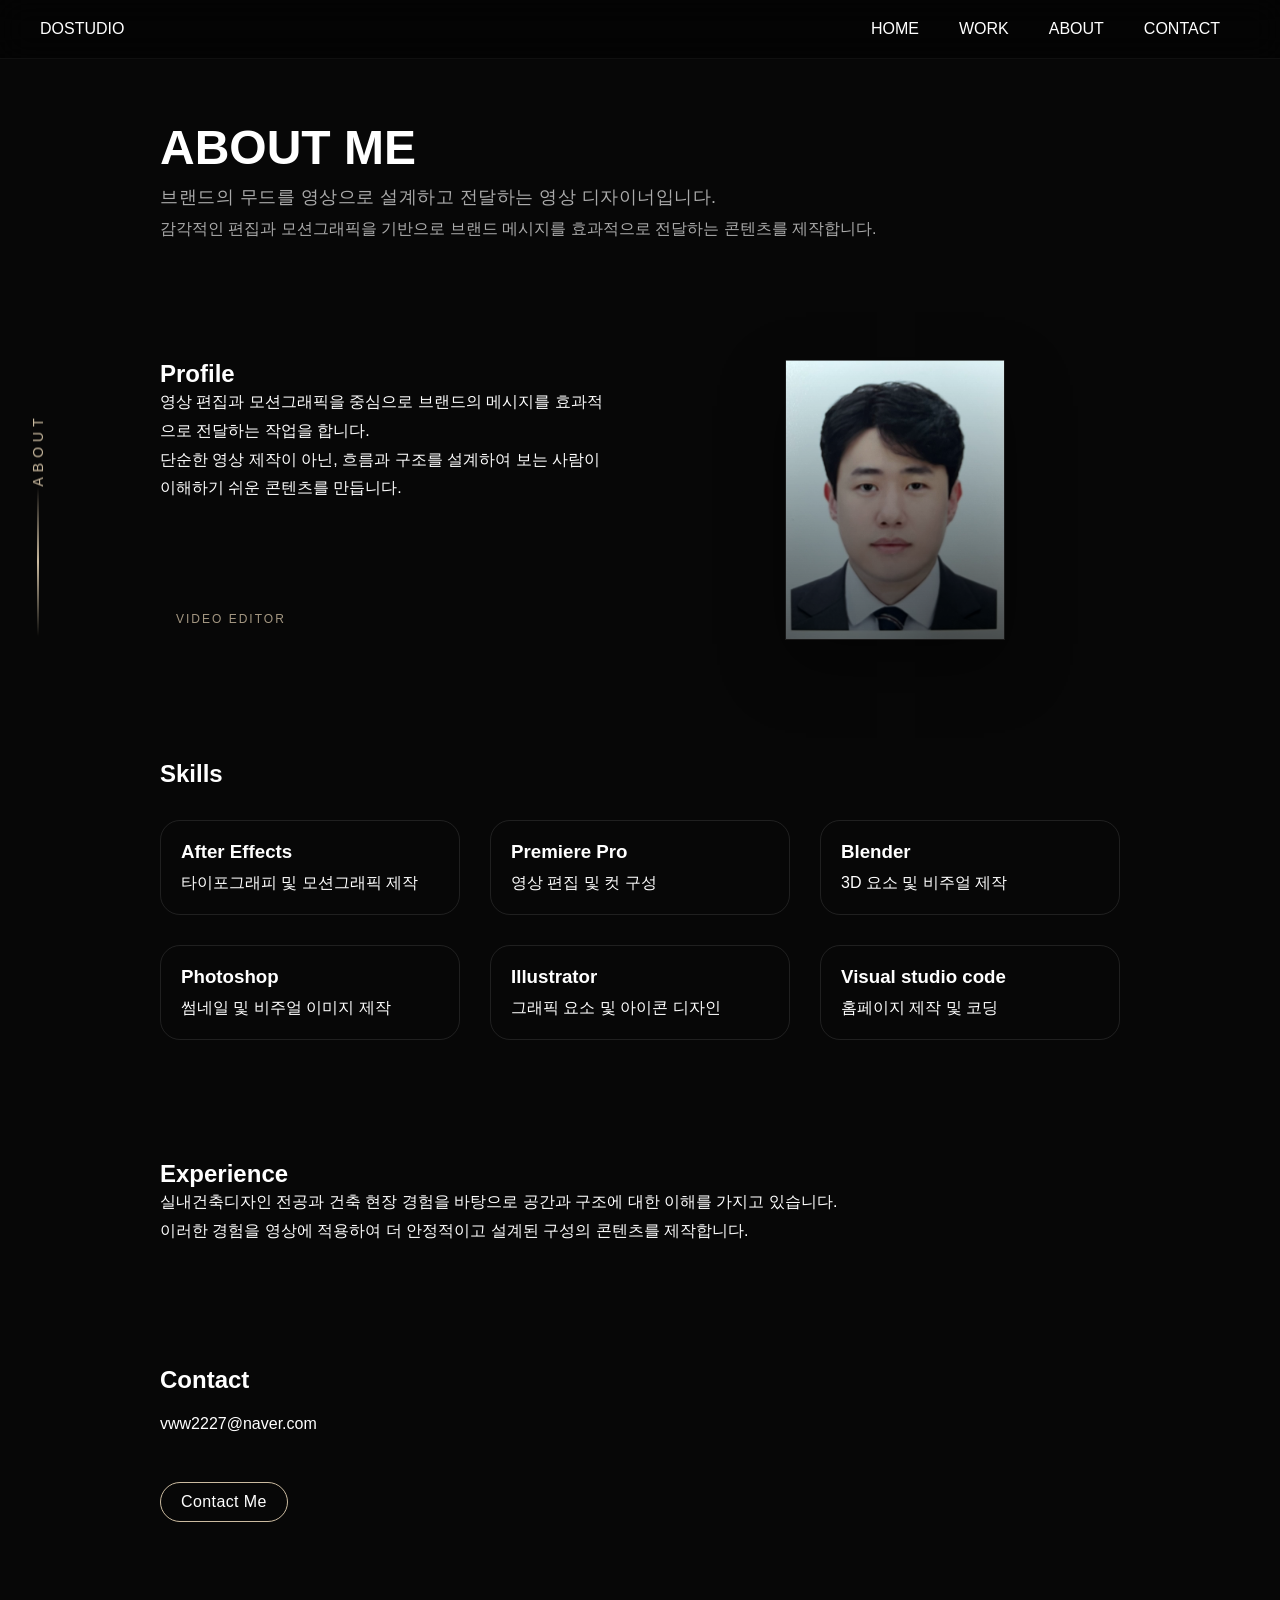
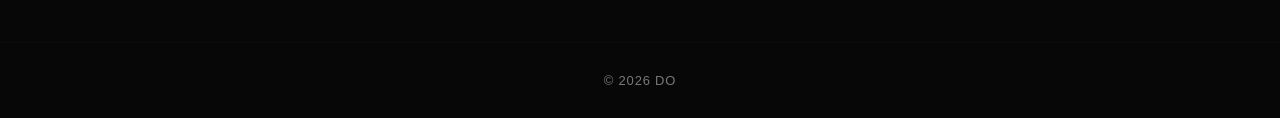
==== commit 7200a934: "최종 수정" ====
--- a/about.html
+++ b/about.html
@@ -74,9 +74,9 @@
 }
 
 .profile-img{
-  width:100%;
-  height:320px;
-  border-radius:20px;
+  width:220px;   /* 원하는 크기 */
+  height:280px;
+  margin:0 auto; /* 가운데 정렬 */
 
   background:
     linear-gradient(
@@ -84,7 +84,7 @@
       rgba(0,0,0,0.6),
       transparent
     ),
-    url('images/42072.jpg') center/cover no-repeat;
+    url('images/증사.jpg') center/cover no-repeat;
 
   border:1px solid rgba(255,255,255,0.08);
   box-shadow:0 25px 60px rgba(0,0,0,0.4);
@@ -415,6 +415,10 @@
         <h3>Illustrator</h3>
         <p>그래픽 요소 및 아이콘 디자인</p>
       </div>
+      <div class="skill-card">
+        <h3>Visual studio code</h3>
+        <p>홈페이지 제작 및 코딩</p>
+      </div>
     </div>
   </section>
 
--- a/css/style.css
+++ b/css/style.css
@@ -408,6 +408,7 @@
 }
 
 .showreel-text p{
+  font-size:20px;
   line-height:1.7;
   opacity:0.8;
   margin-bottom:16px;
